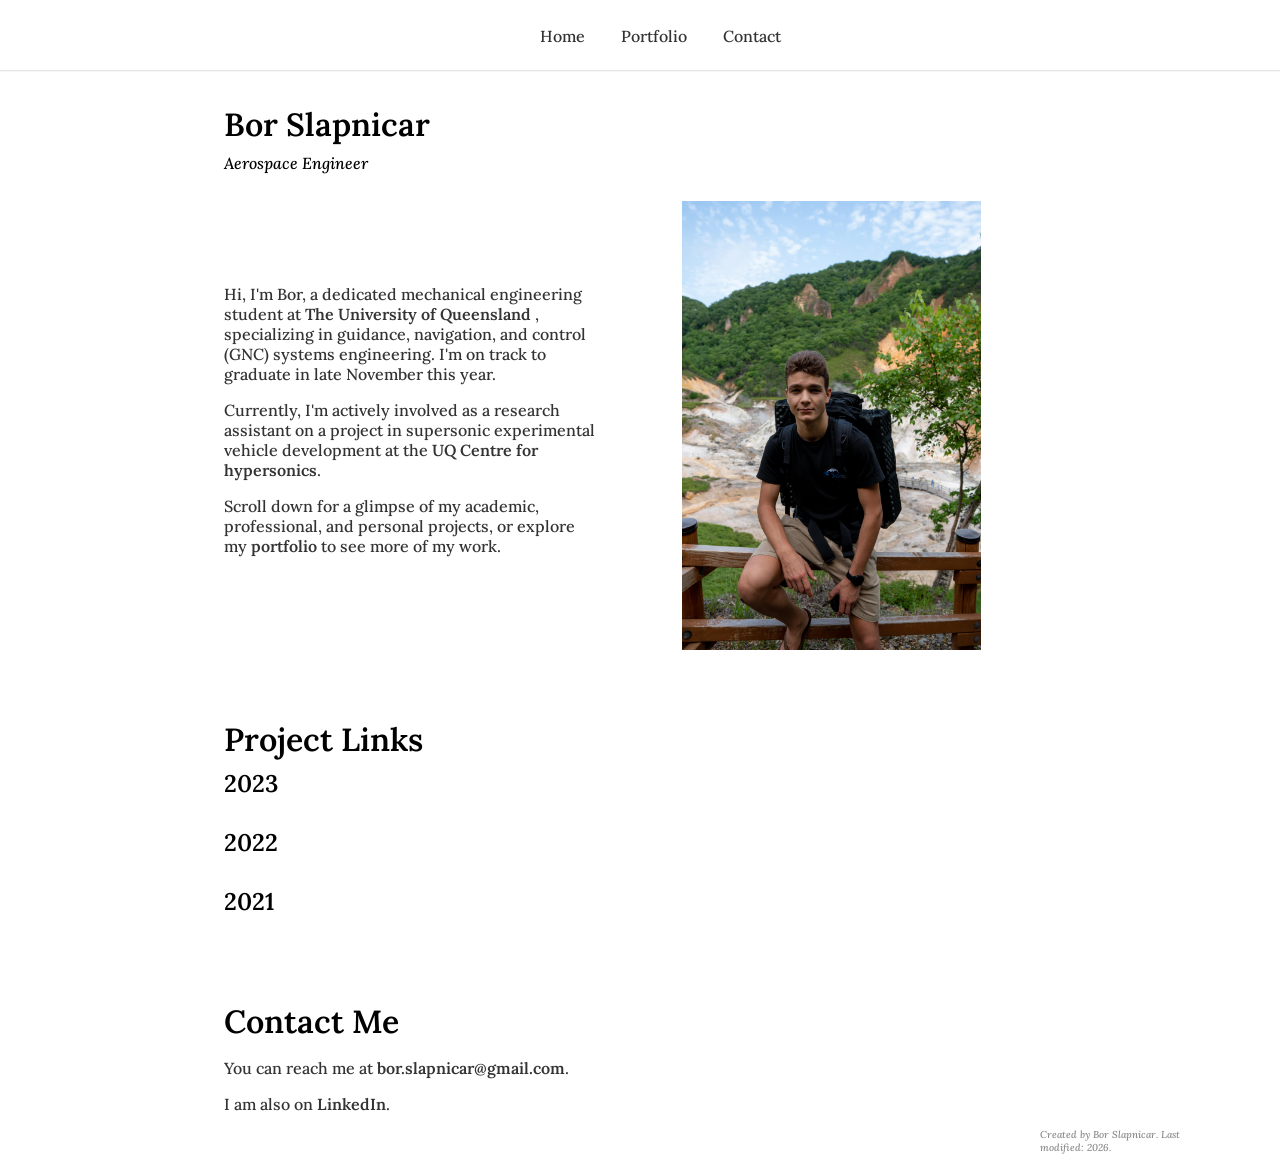
==== index.html @ 74b25a75 "Uploaded assets and new version of index and gallery sites." ====
<!DOCTYPE html>
<html lang="en">
<head>
    <meta charset="UTF-8">
    <meta name="viewport" content="width=device-width, initial-scale=1.0">
    <link rel="stylesheet" href="style.css">
    <link rel="icon" type="image/svg+xml" href="./assets/img/rocket.svg">
    <link rel="preconnect" href="https://fonts.googleapis.com">
    <link rel="preconnect" href="https://fonts.gstatic.com" crossorigin>
    <link href="https://fonts.googleapis.com/css2?family=Lora:ital,wght@0,400;0,600;1,400&display=swap" rel="stylesheet">
    <title>Bor Slapnicar</title>
</head>
<body>
    <header>
        <nav>
            <ul>
                <li><a href="#about">Home</a></li>
                <li><a href="./gallery.html">Portfolio</a></li>
                <li><a href="#contact">Contact</a></li>
            </ul>
        </nav>
    </header>

    <section id="about">
        <div class="container">
            <h1>Bor Slapnicar</h1>
            <h3>Aerospace Engineer</h3>
            <div class="about-content">
                <div class="text">
                    <div class="about-details">
                        <p>Hi, I'm Bor, a dedicated mechanical engineering student 
							at <a href="https://mechmining.uq.edu.au/">The University of Queensland</a>
							, specializing in guidance, navigation, and control (GNC) systems engineering. 
							I'm on track to graduate in late November this year.</p>
                    </div>
                    <div class="about-details">
                        <p>Currently, I'm actively involved as a research assistant on a 
							project in supersonic experimental vehicle development at the 
							<a href="https://mechmining.uq.edu.au/research/hypersonics" 
								target="_blank">UQ Centre for hypersonics</a>.</p>
                        <p>Scroll down for a glimpse of my academic, professional, and personal 
                            projects, or explore my <a href="./gallery.html">portfolio</a> 
                            to see more of my work.
                        </p>                    
                    </div>
                </div>
                <div class="img">
                    <img src="assets/img/portrait.jpg" alt="Bio Photo" style="width:80%;height:auto;">
                </div>
        </div>
    </section>

    <!-- News -->
    <section id="Project Links">
        <div class="container">
        <h1>Project Links</h1>
        <div class="collapsible">
            <div class="collapsible-heading">2023</div>
            <div class="collapsible-content">
                <h3>Career</h3>
                <p>
				University of Queensland. Click <a href="./gallery.html">here</a> to find out more.
				</p>
                <h3>Thesis Project</h3>
                <p>
				I just finished my thesis on supersonic UAV flight 
				computer design with Lockheed Martin Australia at The
				University of Queensland. Click <a href="./gallery.html">here</a> to find out more.
				</p>
            </div>
        </div>

        <div class="collapsible">
            <div class="collapsible-heading">2022</div>
            <div class="collapsible-content">
                <p>Here are my projects from 2022.</p>
            </div>
        </div>

        <div class="collapsible">
            <div class="collapsible-heading">2021</div>
            <div class="collapsible-content">
                <p>Here are my projects from 2021.</p>
            </div>
        </div>
        </div>
    </section>

    <!-- Contact Links -->
    <section id="contact">
        <div class="container">
            <h1>Contact Me</h1>
            <div class="contact-info">
                <div class="contact-details">
                    <p>You can reach me at <a href="mailto:bor.slapnicar@gmail.com" 
                        target="_blank">bor.slapnicar@gmail.com</a>.</p>
                    <p>I am also on <a href="https://linkedin.com/in/bor-slapnicar/" 
                        target="_blank">LinkedIn</a>.</p>
                </div>
            </div>
        </div>
    </section>

    <!-- Footer -->
    <footer>
        <div class="container">
            <span>Created by Bor Slapnicar. Last modified: <span id="year"></span>.</span>
        </div>
    </footer>

    <!-- Script -->
    <script>
        // Get all elements with the class "collapsible-heading"
        const collapsibleHeadings = document.querySelectorAll('.collapsible-heading');
          
          // Add a click event listener to each heading
          collapsibleHeadings.forEach((heading) => {
            heading.addEventListener('click', function () {
              const content = this.nextElementSibling;
              if (content.classList.contains('show')) {
                content.classList.remove('show');
              } else {
                content.classList.add('show');
              }
            });
          });

        const yearElement = document.getElementById('year');
        const year = new Date().getFullYear();
        yearElement.textContent = year;
    </script>
</body>
</html>
---- style.css ----
/* Reset some default styles */
body, h1, h2, p {
    margin: 0;
    padding: 0;
}

footer {
    position: absolute;
    right: 0;
    bottom: 0;
    background-color: #fff;
    color: #888;
    padding: 0px 50px;
    font-size: 10px;
    font-style: italic;
}

/* Define global styles */
body {
    font-family: 'Lora', serif;
    font-size: 20px;
    font-weight: 500;
    position: relative;
}

header {
    background-color: #fff;
    color: #000;
    padding: 10px;
    text-align: center;
    position: relative;
    font-size: 1rem;
}

header::after {
    content: '';
    position: absolute;
    left: 0;
    right: 0;
    bottom: 0;
    height: 2px;
    background: linear-gradient(to bottom, #ddd, transparent); 
}

nav ul {
    list-style: none;
}

nav ul li {
    display: inline;
    margin: 0 1rem;
}

nav a {
    color: #333;
    text-decoration: none;
}

.container {
    max-width: 65%;
    text-align: left;
    margin: 0 auto;
    padding: 0.5rem;
}

.container img {
    margin: 0 auto;
}

section {
    padding: 1.5rem 0;
}

h1 {
    font-size: 2rem;
    font-weight: 600;
}

h2 {
    font-size: 1.5rem;
    margin-top: 1rem;
    font-weight: 600;
}

h3 {
    font-size: 1rem;
    font-weight: 500;
    font-style: italic;
    margin-top: 0.5rem;
    margin-bottom: 0.5rem;
    display: flex;
    justify-content: space-between;
    align-items: baseline;
}

.date {
    font-size: 1rem;
    color: #333;
}

h4 {
    font-size: 1.5rem;
    margin-top: 1rem;
    font-weight: 600;
}

p {
    font-size: 1rem;
    line-height: normal;
    margin-bottom: 1rem;
    color: #333;
}

.bold {
    font-weight: 600;
}

.italic {
    font-style: italic;
}

.italic-bf {
    font-style: italic;
    font-weight: 600;
}

.collapsible-heading {
    cursor: pointer;

}

.collapsible-content {
    max-height: 0;
    overflow: hidden;
    padding: 10px;
    border: 0px;
    background-color: #f3f3f3;
    opacity: 0;
    transition: max-height 0.3s, opacity 0.3s;
}

.collapsible-content .a {
    color: #333;
    text-decoration: none;
    font-weight: 600;
}

.collapsible-content .a:hover {
    text-decoration: underline;
}

.collapsible-heading {
    cursor: pointer;
    font-size: 1.5rem;
    margin-top: 0.5rem;
    font-weight: 600;
}

.collapsible-content.show {
    max-height: 500px;
    opacity: 1;
}

#contact .contact-info {
    display: flex;
    align-items: center;
    margin-top: 1rem;
}

#contact .contact-details a {
    color: #333;
    text-decoration: none;
    font-weight: 600;
}

#contact .contact-details a:hover {
    text-decoration: underline;
}

#about .about-content {
    display: flex;
    justify-content: space-between;
    align-items: center;
}

#about .about-content .text {
    flex: 1;
    padding-top: 20px;
    margin-right: 10%;
    width: 80%;
    max-width: 800px;
}

#about .about-content a {
    color: #333;
    text-decoration: none;
    font-weight: 600;
}

#about .about-content a:hover {
    text-decoration: underline;
}

#about .about-content .img {
    flex: 1;
    padding-top: 20px;
    width: 10%;
    height: auto;
}

.project-content {
    display: flex;
    justify-content: center;
    align-items: center;
    flex-wrap: wrap;
}

.project-content iframe {
    width: 100%;
    display: block;
}

.project-content a {
    color: #333;
    text-decoration: none;
    font-weight: 600;
}

.project-content a:hover {
    text-decoration: underline;
}

.project-content .center-img {
    display: block;
    margin-left: auto;
    margin-right: auto;
    align-items: center;
    max-width: 80%;
}

.project-content .center-img .caption {
    font-size: 0.8rem;
    font-style: italic;
    display: flex;
    flex-direction: column;
    justify-content: space-between;
    align-items: center;
    width: 100%;
    margin: 0 auto;
    text-align: center;
    padding-bottom: 2rem;
}

.project-content .text {
    flex: 1;
    padding-top: 20px;
    margin-right: 10%;
    max-width: 100%;
}

.project-content .img {
    flex: 1;
    padding-top: 20px;
    width: 100%;
    max-width: 100%;
    margin: 0 auto;
    height: auto;
}

.project-content .img .caption {
    font-size: 0.8rem;
    font-style: italic;
    display: flex;
    flex-direction: column;
    justify-content: space-between;
    align-items: center;
    width: 100%;
    margin: 0 auto;
    text-align: center;
    padding-bottom: 2rem;
}

@media (max-width: 768px) {
    #about .about-content {
        flex-direction: column;
    }
}
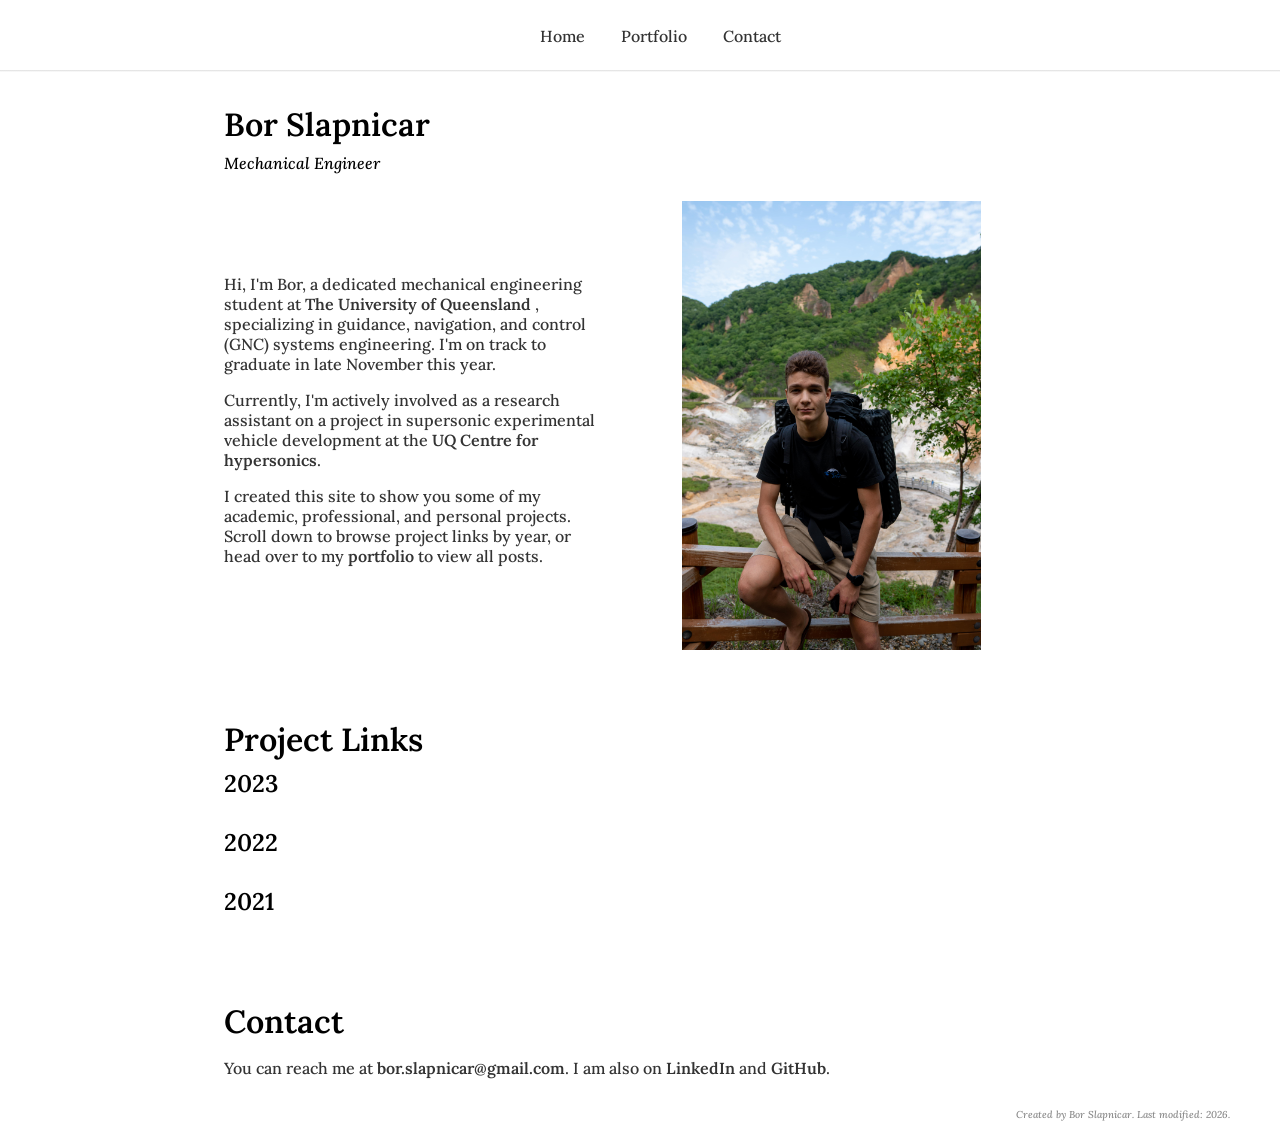
==== commit 976425d2: "Updated links and index projects section." ====
--- a/index.html
+++ b/index.html
@@ -24,7 +24,7 @@
     <section id="about">
         <div class="container">
             <h1>Bor Slapnicar</h1>
-            <h3>Aerospace Engineer</h3>
+            <h3>Mechanical Engineer</h3>
             <div class="about-content">
                 <div class="text">
                     <div class="about-details">
@@ -38,9 +38,9 @@
 							project in supersonic experimental vehicle development at the 
 							<a href="https://mechmining.uq.edu.au/research/hypersonics" 
 								target="_blank">UQ Centre for hypersonics</a>.</p>
-                        <p>Scroll down for a glimpse of my academic, professional, and personal 
-                            projects, or explore my <a href="./gallery.html">portfolio</a> 
-                            to see more of my work.
+                        <p>I created this site to show you some of my academic, professional, and personal 
+                            projects. Scroll down to browse project links by year, or head over to my <a href="gallery.html">portfolio</a> 
+                            to view all posts.
                         </p>                    
                     </div>
                 </div>
@@ -55,32 +55,117 @@
         <div class="container">
         <h1>Project Links</h1>
         <div class="collapsible">
-            <div class="collapsible-heading">2023</div>
-            <div class="collapsible-content">
-                <h3>Career</h3>
-                <p>
-				University of Queensland. Click <a href="./gallery.html">here</a> to find out more.
-				</p>
-                <h3>Thesis Project</h3>
-                <p>
-				I just finished my thesis on supersonic UAV flight 
-				computer design with Lockheed Martin Australia at The
-				University of Queensland. Click <a href="./gallery.html">here</a> to find out more.
-				</p>
-            </div>
-        </div>
+			<div class="collapsible-heading">2023</div>
+			<div class="collapsible-content">
+				<div class="content-item">
+					<div class="content-item-left">
+						<a href="./gallery.html#thesis">
+						<img src="./assets/img/uq.jpg"></a>
+					</div>
+					<div class="content-item-right">
+						<h3>Career - October 2023</h3>
+						<p>Currently, I am working as an undergraduate research assistant at the 
+						University of Queensland. Click 
+						<a href="./gallery.html#thesis">here</a> 
+						to find out more.
+						</p>
+					</div>
+				</div>
+				<div class="content-item">
+					<div class="content-item-left">
+						<a href="./gallery.html#thesis">
+						<img src="./assets/img/lm.png"></a>
+					</div>
+					<div class="content-item-right">
+						<h3>Thesis Project - July 2023</h3>
+						<p>
+						I completed my thesis project on supersonic UAV flight 
+						computer design with Lockheed Martin Australia at The
+						University of Queensland. Click <a href="./gallery.html#thesis">here</a> to find out more.
+						</p>
+					</div>
+				</div>
+            </div>
 
         <div class="collapsible">
             <div class="collapsible-heading">2022</div>
             <div class="collapsible-content">
-                <p>Here are my projects from 2022.</p>
-            </div>
-        </div>
-
+				<div class="content-item">
+					<div class="content-item-left">
+						<a href="./gallery.html#consulting">
+						<img src="./assets/img/deloitte.jpg"></a>
+					</div>
+					<div class="content-item-right">
+						<h3>Career - December 2022</h3>
+						<p>I undertook an internship in asset management consulting at 
+						Deloitte Australia. Click 
+						<a href="./gallery.html#consulting">here</a> 
+						to find out more.
+						</p>
+					</div>
+				</div>
+				<div class="content-item">
+					<div class="content-item-left">
+						<a href="./gallery.html#pendulum">
+						<img src="./assets/img/uq.jpg"></a>
+					</div>
+					<div class="content-item-right">
+						<h3>Coursework - November 2022</h3>
+						<p>I designed a control system for swinging up anc balancing a 
+						pendulum using precession torque of of a gyroscope. Click 
+						<a href="./gallery.html#consulting">here</a> 
+						to find out more.
+						</p>
+					</div>
+				</div>
+				<div class="content-item">
+					<div class="content-item-left">
+						<a href="./gallery.html#mount">
+						<img src="./assets/img/rocket.svg"></a>
+					</div>
+					<div class="content-item-right">
+						<h3>Personal Project - September 2022</h3>
+						<p>I designed a strength to weight-optimised bike computer 
+						mount using Fusion360's generative design. feature. Click 
+						<a href="./gallery.html#mount">here</a> 
+						to find out more.
+						</p>
+					</div>
+				</div>
+            </div>
+        </div>
         <div class="collapsible">
             <div class="collapsible-heading">2021</div>
-            <div class="collapsible-content">
-                <p>Here are my projects from 2021.</p>
+				<div class="collapsible-content">
+				<div class="content-item">
+					<div class="content-item-left">
+						<a href="./gallery.html#switchgear">
+						<img src="./assets/img/noja.png"></a>
+					</div>
+					<div class="content-item-right">
+						<h3>Career - November 2021</h3>
+						<p>I undertook an internship in mechanical design 
+						at NOJA Power Switchgear. Click 
+						<a href="./gallery.html#switchgear">here</a> 
+						to find out more.
+						</p>
+					</div>
+				</div>
+					<div class="content-item">
+					<div class="content-item-left">
+						<a href="./gallery.html#tractor">
+						<img src="./assets/img/uq.jpg"></a>
+					</div>
+					<div class="content-item-right">
+						<h3>Coursework - November 2021</h3>
+						<p>With a team of mechanical and mechatronic students we designed 
+						a prototype electric tractor specialised to compete in a tug of war. 
+						Click 
+						<a href="./gallery.html#tractor">here</a> 
+						to find out more.
+						</p>
+					</div>
+				</div>
             </div>
         </div>
         </div>
@@ -89,13 +174,16 @@
     <!-- Contact Links -->
     <section id="contact">
         <div class="container">
-            <h1>Contact Me</h1>
+            <h1>Contact</h1>
             <div class="contact-info">
                 <div class="contact-details">
                     <p>You can reach me at <a href="mailto:bor.slapnicar@gmail.com" 
-                        target="_blank">bor.slapnicar@gmail.com</a>.</p>
-                    <p>I am also on <a href="https://linkedin.com/in/bor-slapnicar/" 
-                        target="_blank">LinkedIn</a>.</p>
+                        target="_blank">bor.slapnicar@gmail.com</a>. I am also on 
+                        <a href="https://linkedin.com/in/bor-slapnicar/" 
+                        target="_blank">LinkedIn</a> and 
+                        <a href="https://github/borslap/" 
+                        target="_blank">GitHub</a>.
+                    </p>
                 </div>
             </div>
         </div>
@@ -103,9 +191,8 @@
 
     <!-- Footer -->
     <footer>
-        <div class="container">
-            <span>Created by Bor Slapnicar. Last modified: <span id="year"></span>.</span>
-        </div>
+            Created by Bor Slapnicar.
+            Last modified: <span id="year"></span>.
     </footer>
 
     <!-- Script -->
--- a/style.css
+++ b/style.css
@@ -13,6 +13,7 @@
     padding: 0px 50px;
     font-size: 10px;
     font-style: italic;
+    padding-bottom: 5px;
 }
 
 /* Define global styles */
@@ -139,14 +140,34 @@
     transition: max-height 0.3s, opacity 0.3s;
 }
 
-.collapsible-content .a {
-    color: #333;
-    text-decoration: none;
-    font-weight: 600;
-}
-
-.collapsible-content .a:hover {
+.collapsible-content a {
+    color: #333;
+    text-decoration: none;
+    font-weight: 600;
+}
+
+.collapsible-content a:hover {
     text-decoration: underline;
+}
+
+.collapsible-content .content-item {
+	display: inline-flex;
+	align-items: center;
+	margin: 0;
+	padding: 10px;
+}
+
+.collapsible-content .content-item-left {
+	margin-right: 10px;
+}
+
+.collapsible-content .content-item img {
+	height: 3rem;
+	width: auto;
+}
+
+.collapsible-content .content-item-right {
+	margin: 0;
 }
 
 .collapsible-heading {
@@ -247,6 +268,7 @@
     align-items: center;
     width: 100%;
     margin: 0 auto;
+    margin-top: 1rem;
     text-align: center;
     padding-bottom: 2rem;
 }
@@ -261,9 +283,8 @@
 .project-content .img {
     flex: 1;
     padding-top: 20px;
-    width: 100%;
     max-width: 100%;
-    margin: 0 auto;
+    margin: auto auto;
     height: auto;
 }
 
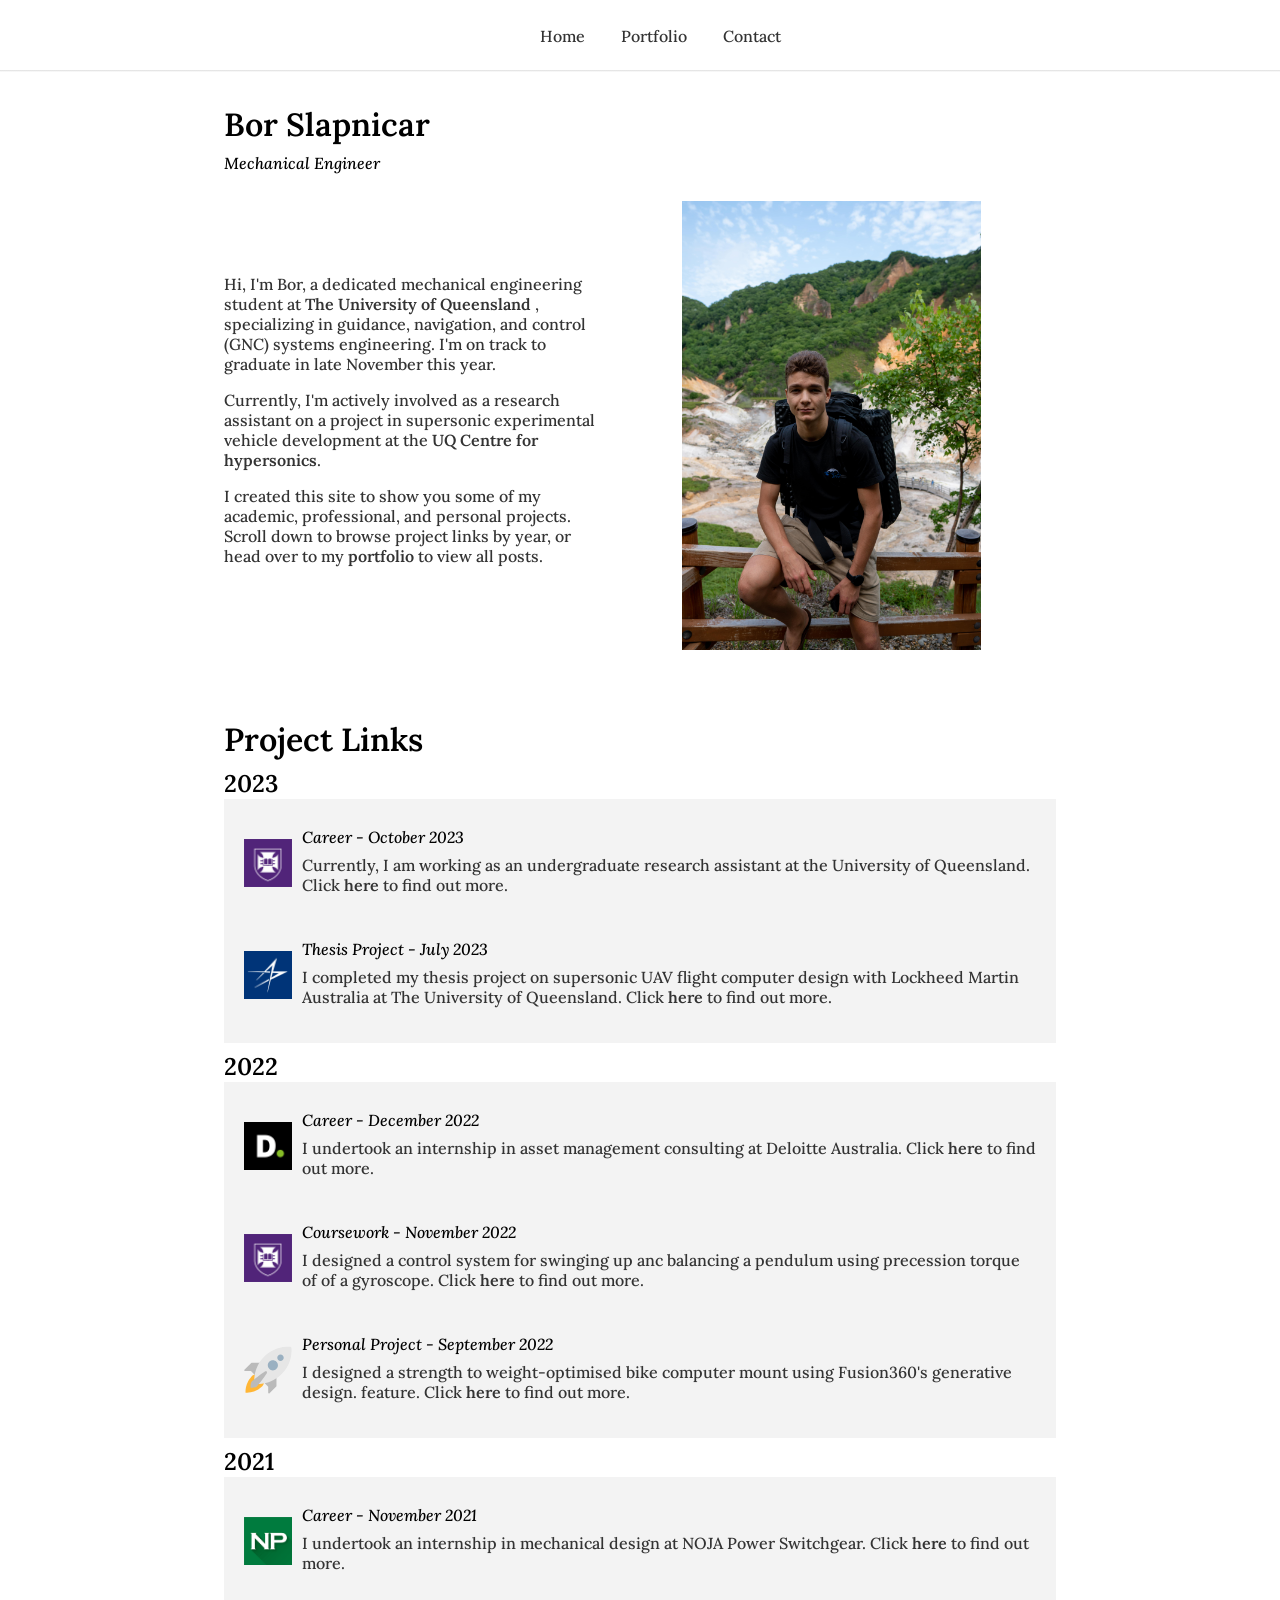
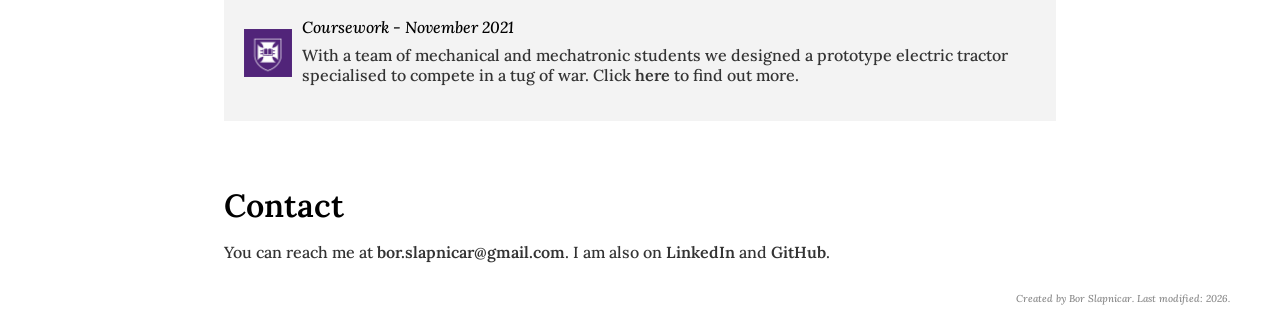
==== commit 292fb537: "Updated to expand project sections on load." ====
--- a/index.html
+++ b/index.html
@@ -210,6 +210,10 @@
                 content.classList.add('show');
               }
             });
+
+			  // Expand collapsible sections on load
+			  const content = heading.nextElementSibling;
+			  content.classList.add('show');
           });
 
         const yearElement = document.getElementById('year');
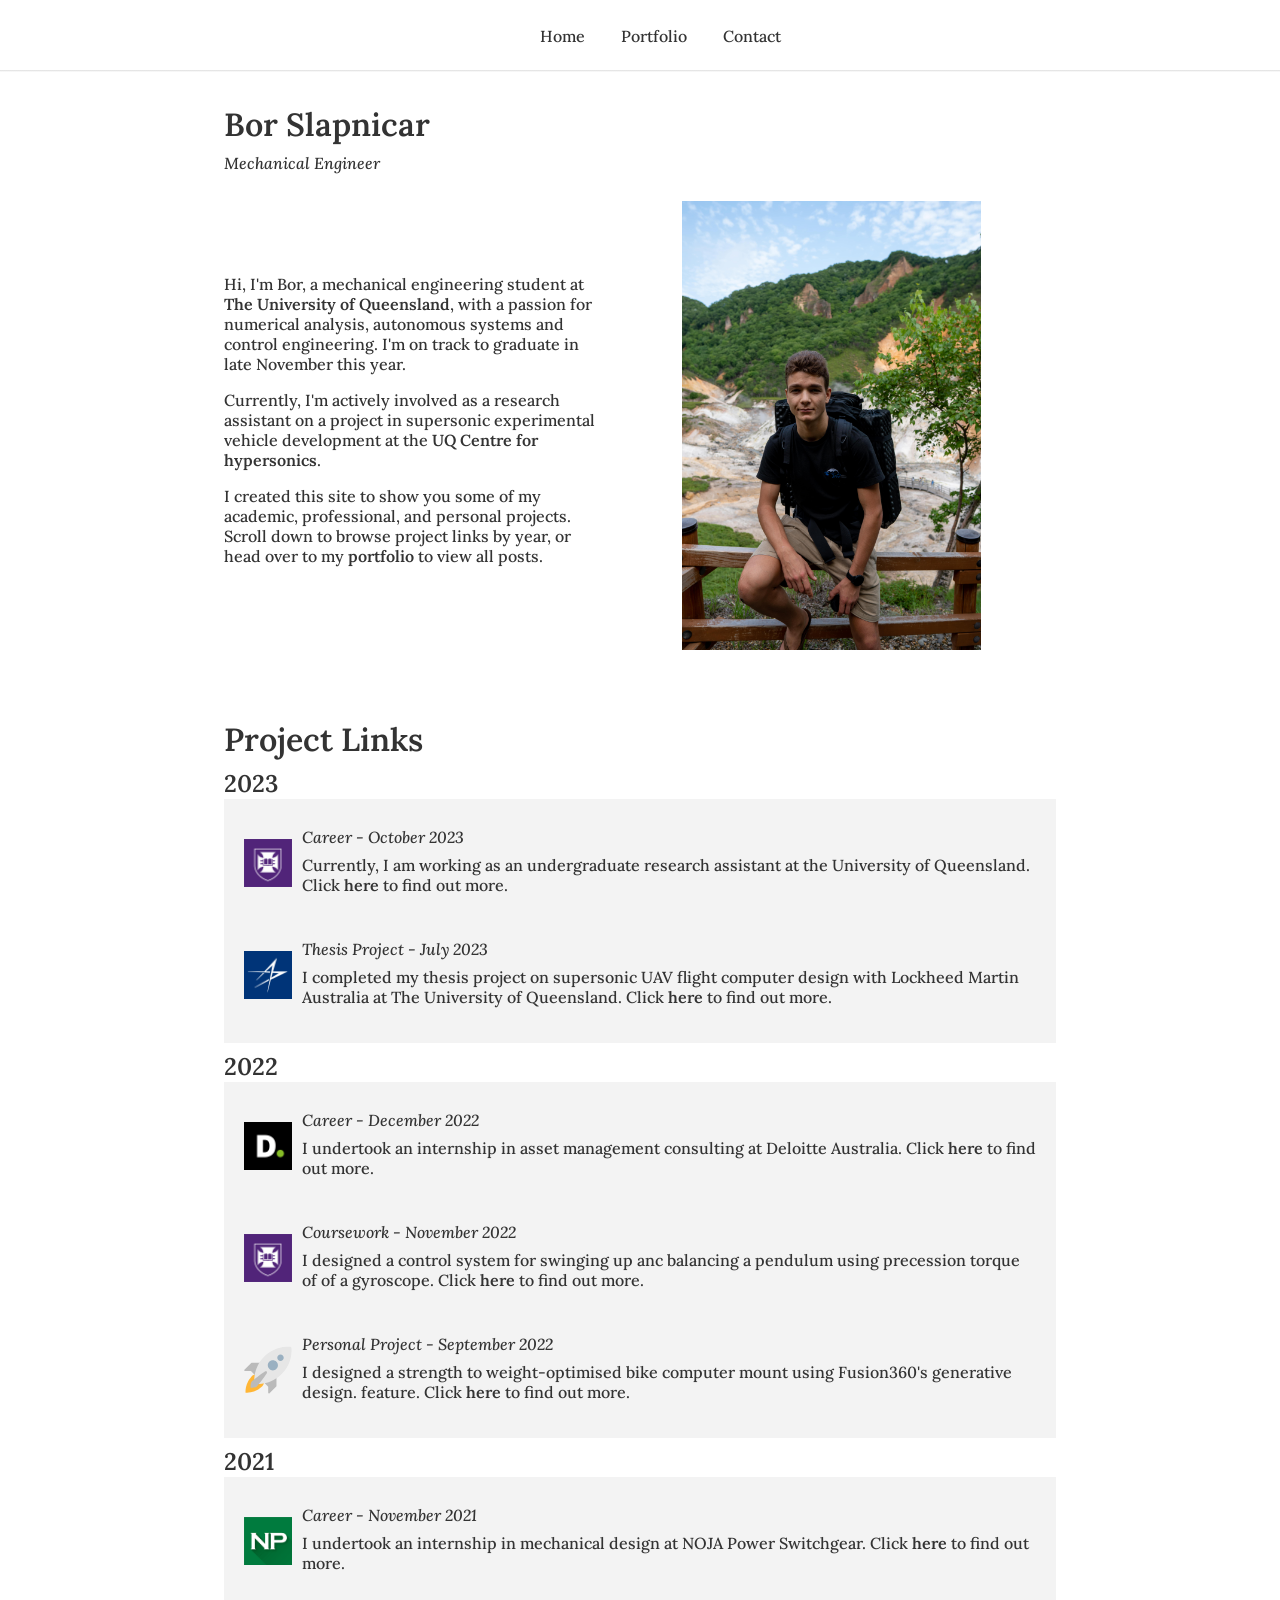
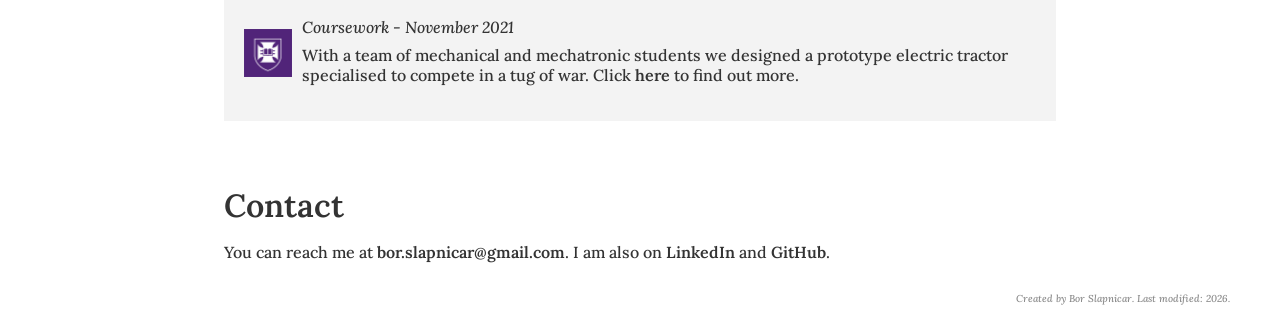
==== commit ba1a4143: "about detail change" ====
--- a/index.html
+++ b/index.html
@@ -28,9 +28,9 @@
             <div class="about-content">
                 <div class="text">
                     <div class="about-details">
-                        <p>Hi, I'm Bor, a dedicated mechanical engineering student 
-							at <a href="https://mechmining.uq.edu.au/">The University of Queensland</a>
-							, specializing in guidance, navigation, and control (GNC) systems engineering. 
+                        <p>Hi, I'm Bor, a mechanical engineering student at
+							<a href="https://mechmining.uq.edu.au/">The University of Queensland</a>,
+							with a passion for numerical analysis, autonomous systems and control engineering. 
 							I'm on track to graduate in late November this year.</p>
                     </div>
                     <div class="about-details">
@@ -181,7 +181,7 @@
                         target="_blank">bor.slapnicar@gmail.com</a>. I am also on 
                         <a href="https://linkedin.com/in/bor-slapnicar/" 
                         target="_blank">LinkedIn</a> and 
-                        <a href="https://github/borslap/" 
+                        <a href="https://github.com/borslap/" 
                         target="_blank">GitHub</a>.
                     </p>
                 </div>
--- a/style.css
+++ b/style.css
@@ -1,5 +1,6 @@
 /* Reset some default styles */
 body, h1, h2, p {
+    color: #333;
     margin: 0;
     padding: 0;
 }
